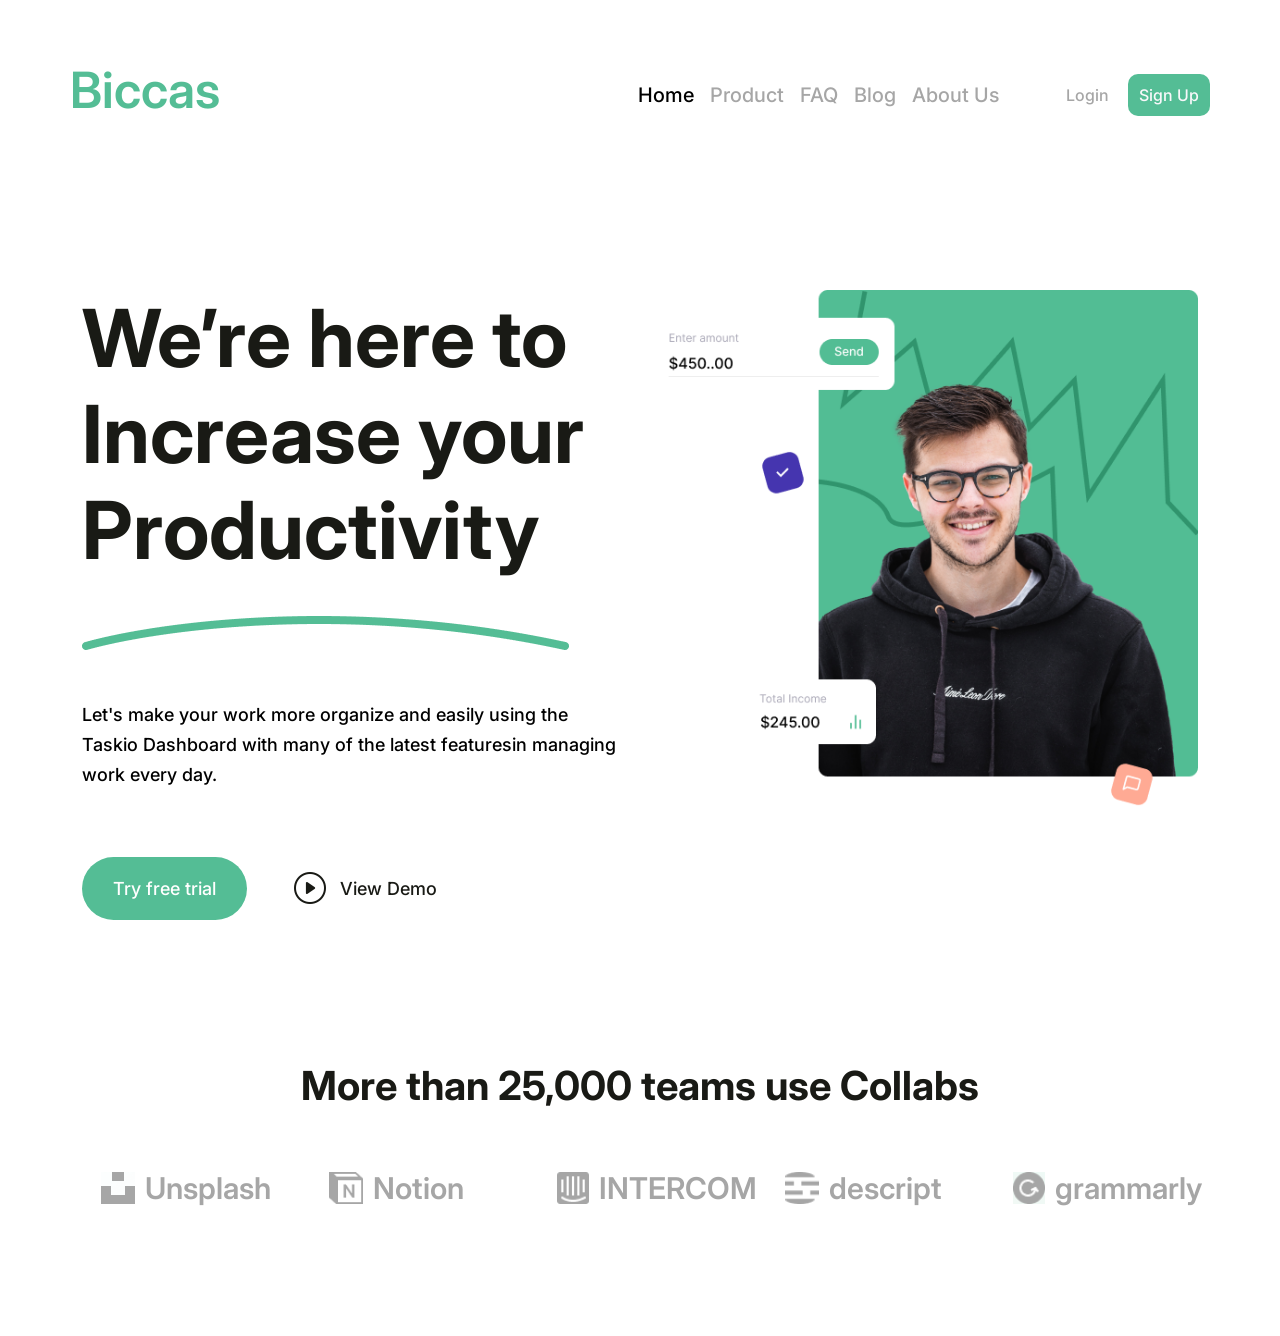
==== Biccas-assignemnt/index.html @ da404314 "first commit" ====
<!DOCTYPE html>
<html lang="en">
  <head>
    <meta charset="UTF-8" />
    <meta name="viewport" content="width=device-width, initial-scale=1.0" />
    <meta name="description" content="" />
    <link
      rel="shortcut icon"
      href="assets/img/command 1.png"
      type="image/x-icon" />
    <!-- Bootstrap Icon CDN  -->
    <link
      rel="stylesheet"
      href="https://cdn.jsdelivr.net/npm/bootstrap-icons@1.10.2/font/bootstrap-icons.css" />

    <!-- Bootstrap CSS  -->
    <link rel="stylesheet" href="assets/bootstrap/css/bootstrap.min.css" />
    <title> Biccas </title>
    <!-- Custom CSS  -->
    <link rel="stylesheet" href="./style.css" />
    <link rel="stylesheet" href="./responsive.css" />
  </head>
  <body>
    <!--  Navbar section  -->

    <nav class="nav-section navbar navbar-expand-lg bg-body">
      <div class="container">
        <div class="logo">
          <a class="navbar-brand" href="#">Biccas</a>
        </div>
        <button
          class="navbar-toggler"
          type="button"
          data-bs-toggle="collapse"
          data-bs-target="#navbarSupportedContent"
          aria-controls="navbarSupportedContent"
          aria-expanded="false"
          aria-label="Toggle navigation">
          <i class="bi bi-list"></i>
        </button>
        <div class="collapse navbar-collapse gap-5" id="navbarSupportedContent">
          <ul class="navbar-nav ms-auto mb-2 mb-lg-0">
            <li class="nav-item">
              <a class="nav-link active" aria-current="page" href="#">Home</a>
            </li>
            <li class="nav-item">
              <a class="nav-link" href="#">Product</a>
            </li>
            <li class="nav-item">
              <a class="nav-link" href="#">FAQ</a>
            </li>
            <li class="nav-item">
              <a class="nav-link" href="#">Blog</a>
            </li>
            <li class="nav-item">
              <a class="nav-link" href="#">About Us</a>
            </li>
          </ul>
          <div class="d-flex gap-2 button">
            <a class="app-btn" href="#">Login</a>
            <a class="app-btn" href="#">Sign Up</a>
          </div>
        </div>
      </div>
    </nav>

    <!--  Navbar section End  -->

    <!--  Hero Section -->
      <section class="hero-section">
        <div class="container">
          <div class="row">
            <div class="col-md-6 col-sm-12">
              <h1 class="text-center text-md-start">
                We’re here to Increase your Productivity
              </h1>
              <img src="assets/img/hero-line.png" alt="Line" />
              <p>
                Let's make your work more organize and easily using the Taskio
                Dashboard with many of the latest featuresin managing work every
                day.
              </p>
              <div
                class="button flex gap-3 justify-content-center justify-content-md-start">
                <button>Try free trial</button>
                <button class="d-flex align-items-center">
                  <i class="bi bi-play-circle"></i><span>View Demo</span>
                </button>
              </div>
            </div>
            <div class="col-md-6 col-sm-12 pt-5 pt-md-0">
              <div class="hero-img text-end">
                <img src="assets/img/mainleftimg.png" alt="mainLeftImage" />
              </div>
            </div>
          </div>
          <!--  Bottom Part Start  -->
          <div class="row hero-bottom justify-content-around text-center">
            <h2 class="text-center">More than 25,000 teams use Collabs</h2>
            <div class="col-xl-2 col-md-3 col-sm-4 col-5">
              <div class="item">
                <img
                  src="assets/img/unsplash icon.png"
                  alt="unsplash icon" />Unsplash
              </div>
            </div>
            <div class="col-xl-2 col-md-3 col-sm-4 col-5">
              <div class="item">
                <img src="assets/img/notion icon.png" alt="notion icon" />Notion
              </div>
            </div>
            <div class="col-xl-2 col-md-3 col-sm-4 col-5">
              <div class="item">
                <img
                  src="assets/img/intercom icon.png"
                  alt="intercom icon" />INTERCOM
              </div>
            </div>
            <div class="col-xl-2 col-md-3 col-sm-4 col-5">
              <div class="item">
                <img
                  src="assets/img/descript icon.png"
                  alt="descript icon" />descript
              </div>
            </div>
            <div class="col-xl-2 col-md-3 col-sm-4 col-5">
              <div class="item">
                <img
                  src="assets/img/grammerly icon.png"
                  alt="grammerly icon" />grammarly
              </div>
            </div>
          </div>
        </div>
      </section>

      <!--  Bottom Part End  -->
---- Biccas-assignemnt/style.css ----
/* 
    // import font from Google-font
    // font-family: 'Inter', sans-serif; 
*/
@import url("https://fonts.googleapis.com/css2?family=Inter:wght@300;400;500;600;700;800&display=swap");

img {
  max-width: 100%;
}
/* Common CSS Classes  */

.app-btn {
  border-radius: 10px;
  background: #54bd95;
  color: #f8f8fa;
  font-family: Inter;
  font-size: 16px;
  font-style: normal;
  font-weight: 500;
  line-height: normal;
  padding: 10px 10px;
  text-decoration: none;
  transition: 0.2s ease;
  border: 1px solid transparent;
}
.app-btn:hover {
  background: #f8f8fa;
  color: #54bd95;
  border: 1px solid #54bd95;
}
/*  Navbar CSS  */
.nav-section .container {
  padding: 50px 0px;
}
.logo a {
  color: #54bd95;
  font-family: Inter;
  font-size: 50px;
  font-style: normal;
  font-weight: 600;
  line-height: 30px; /* 60% */
}
.logo a:visited {
  color: #54bd95;
}
.nav-section button {
  border: 2px solid #54bd95;
  transition: 0.2s ease;
  outline: none;
}

.nav-section button:hover {
  background-color: #54bd95;
  border: 2px solid transparent;
}
.nav-section button:hover i {
  color: white;
}
.nav-section button i {
  color: #54bd95;
  font-size: 31px;
}
.nav-section button:focus {
  box-shadow: 0 0 0;
  outline: none;
}
.nav-section ul li a {
  color: #a6a6a6;
  font-family: Inter;
  text-align: center;
  font-size: 20px;
  font-style: normal;
  font-weight: 500;
  line-height: normal;
  padding: 25px 20px;
  text-align: center;
}

.nav-section .button a:nth-child(1) {
  color: #a6a6a6;
  background-color: #fff;
}
.nav-section .button a:nth-child(1):hover {
  background: #54bd95;
  color: #f8f8fa;
  font-family: Inter;
  border: 1px solid transparent;
}
/*  Hero CSS  */
.hero-section {
  padding: 100px 0 0 0;
}
.hero-section h1 {
  color: #191a15;
  font-family: Inter;
  font-size: 80px;
  font-style: normal;
  font-weight: 700;
  padding-bottom: 30px;
}
.hero-section p {
  color: #000;
  font-family: Inter;
  font-size: 18px;
  font-style: normal;
  font-weight: 500;
  line-height: 30px; /* 166.667% */
  padding: 50px 0;
}
.hero-section .button {
  display: flex;
  gap: 10px;
  align-items: center;
}
.hero-section .button button {
  color: #fff;
  font-family: Inter;
  font-size: 18px;
  font-style: normal;
  font-weight: 500;
  line-height: normal;
  border-radius: 40px;
  background: #54bd95;
  padding: 20px 30px;
  border: 1px solid transparent;
  outline: none;
  transition: 0.2s ease;
}
.hero-section .button button:nth-child(1):hover {
  border: 1px solid #54bd95;
  color: #54bd95;
  background-color: #fff;
}
.hero-section .button button:nth-child(2) {
  border: 1px solid transparent;
  color: #191a15;
  padding: 12px 30px;
  background-color: transparent;
}
.hero-section .button i {
  font-size: 31.6px;
  margin-right: 14px;
}
.hero-section .button button:nth-child(2):hover {
  border: 1px solid transparent;
  color: #fff;
  background-color: #54bd95;
}
.hero-bottom {
  padding: 140px 0 130px 0;
}
.hero-bottom h2 {
  color: #191a15;
  text-align: center;
  font-family: Inter;
  font-size: 40px;
  font-style: normal;
  font-weight: 700;
  line-height: normal;
  margin-bottom: 40px;
}
.hero-bottom .item {
  color: #a6a6a6;
  text-align: center;
  font-family: Inter;
  font-size: 30px !important ;
  font-style: normal;
  font-weight: 600;
  line-height: normal;
  display: flex;
  gap: 10px;
  align-items: center;
  margin-top: 20px;
}
.hero-bottom .item img {
  width: 34px;
  height: 32px;
}
---- Biccas-assignemnt/responsive.css ----
/* // Large devices (desktops, less than 1200px) */
@media (max-width: 1199.98px) {
  .hero-section h1 {
    font-size: 50px;
  }
  .features-section h1 {
    font-size: 35px;
  }
}
/* // Medium devices (tablets, less than 992px) */
@media (max-width: 991.98px) {
  .support-section h1 {
    font-size: 35px;
  }
  .features-section h1 {
    font-size: 30px;
  }
}
/* // Small devices (landscape phones, less than 768px) */
@media (max-width: 767.98px) {
  .support-section h1 {
    font-size: 60px;
  }
  .features-section h1 {
    font-size: 50px;
  }
}
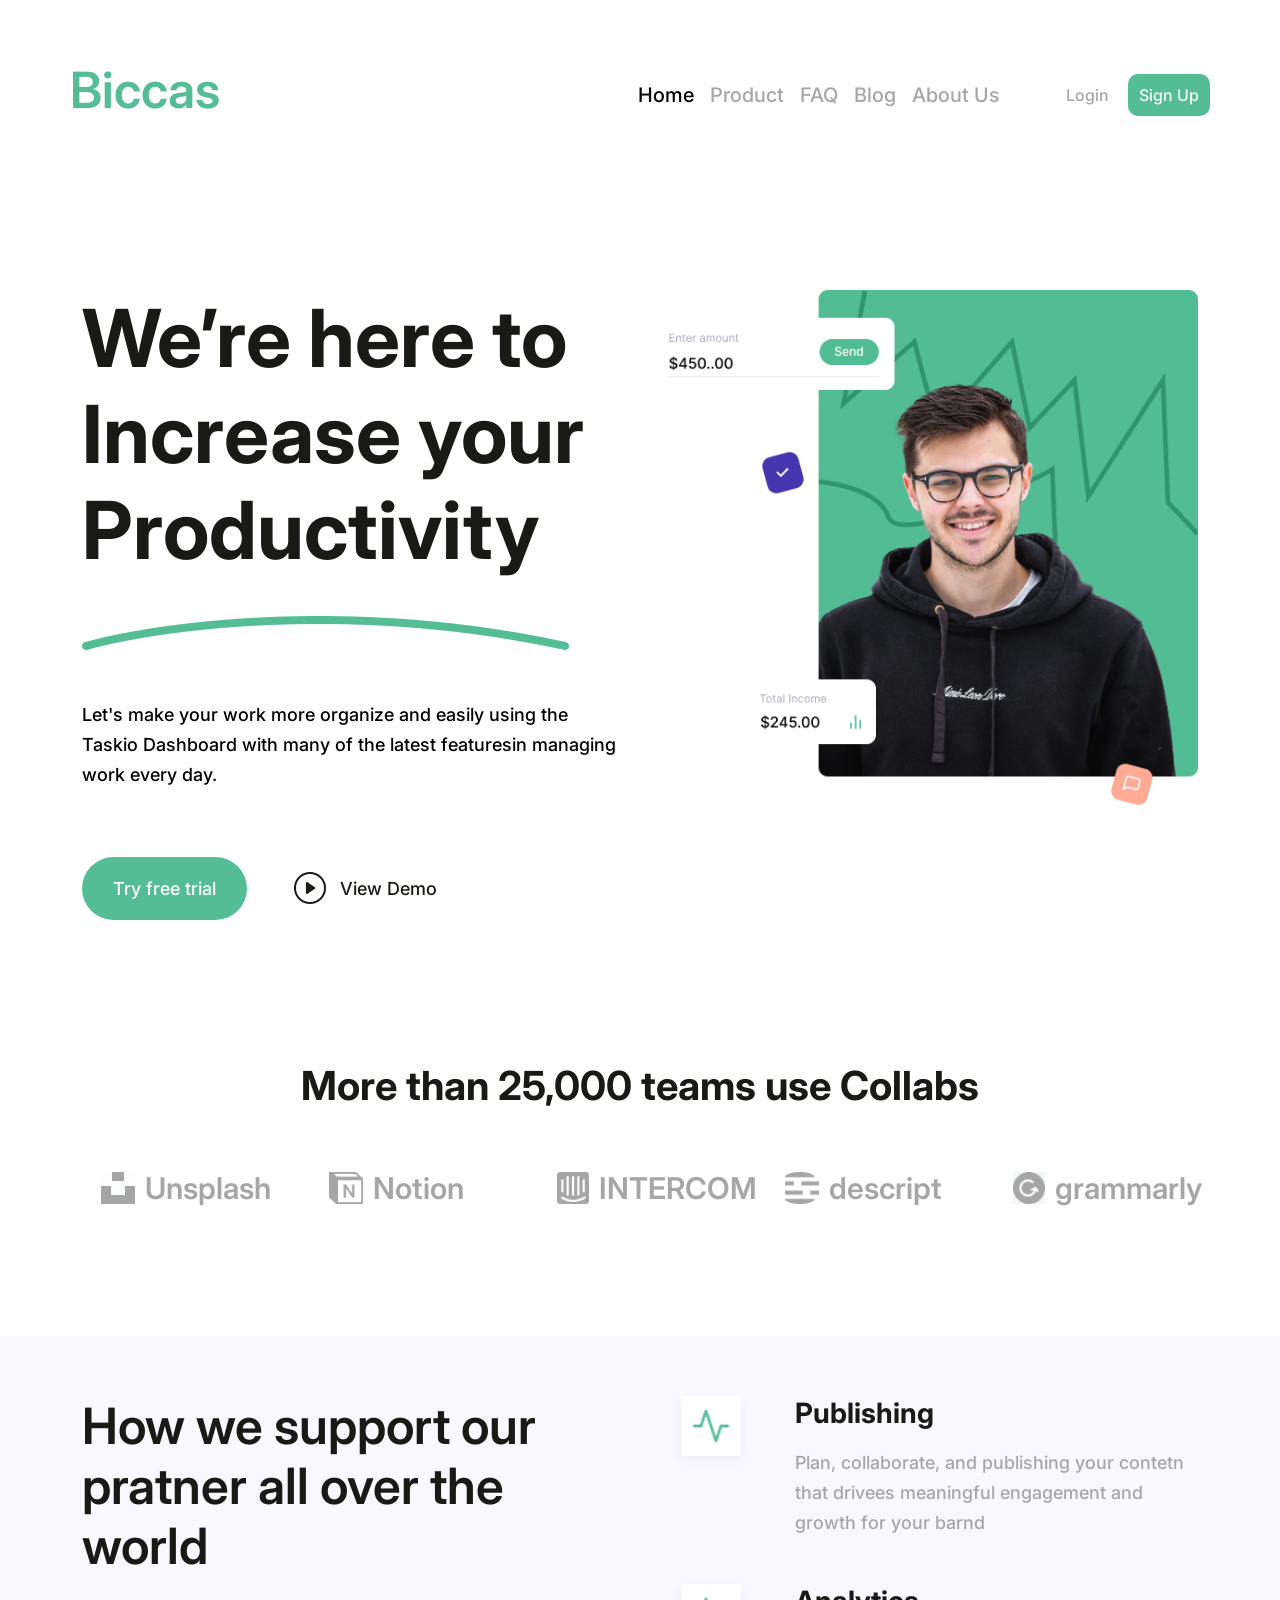
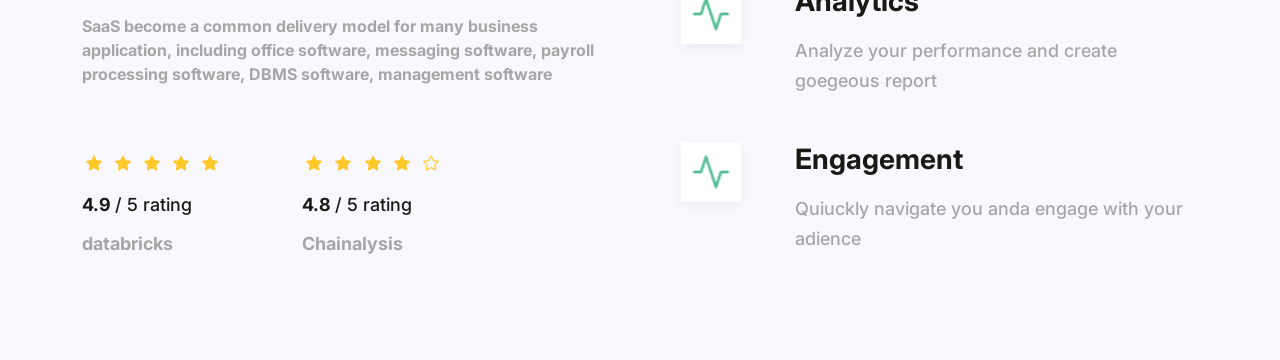
==== commit 7484525c: "support section" ====
--- a/Biccas-assignemnt/index.html
+++ b/Biccas-assignemnt/index.html
@@ -134,4 +134,76 @@
         </div>
       </section>
 
-      <!--  Bottom Part End  -->+      <!--  Bottom Part End  -->
+
+      
+      <!--  Support Section Start -->
+      <section class="support-section">
+        <div class="container">
+          <div class="row">
+            <div class="col-md-6 col-sm-12 text-center text-md-start">
+              <h1>How we support our pratner all over the world</h1>
+              <p>
+                SaaS become a common delivery model for many business
+                application, including office software, messaging software,
+                payroll processing software, DBMS software, management software
+              </p>
+              <div
+                class="reviews justify-content-center justify-content-md-start">
+                <div class="">
+                  <div>
+                    <i class="bi bi-star-fill"></i>
+                    <i class="bi bi-star-fill"></i>
+                    <i class="bi bi-star-fill"></i>
+                    <i class="bi bi-star-fill"></i>
+                    <i class="bi bi-star-fill"></i>
+                  </div>
+                  <p>4.9 <span>/ 5 rating</span></p>
+                  <strong>databricks</strong>
+                </div>
+                <div>
+                  <div>
+                    <i class="bi bi-star-fill"></i>
+                    <i class="bi bi-star-fill"></i>
+                    <i class="bi bi-star-fill"></i>
+                    <i class="bi bi-star-fill"></i>
+                    <i class="bi bi-star"></i>
+                  </div>
+                  <p>4.8 <span>/ 5 rating</span></p>
+                  <strong>Chainalysis</strong>
+                </div>
+              </div>
+            </div>
+            <div class="col-md-6 col-sm-12 support-second">
+              <div class="row pt-5 pt-md-0">
+                <div class="col-2 col-md-3 text-center">
+                  <img src="assets/img/activityOne.png" alt="activity icon" />
+                </div>
+                <div class="col-10 col-md-9">
+                  <h3>Publishing</h3>
+                  <p>
+                    Plan, collaborate, and publishing your contetn that drivees
+                    meaningful engagement and growth for your barnd
+                  </p>
+                </div>
+                <div class="col-2 col-md-3 text-center">
+                  <img src="assets/img/activityOne.png" alt="activity icon" />
+                </div>
+                <div class="col-10 col-md-9">
+                  <h3>Analytics</h3>
+                  <p>Analyze your performance and create goegeous report</p>
+                </div>
+                <div class="col-2 col-md-3 text-center">
+                  <img src="assets/img/activityOne.png" alt="activity icon" />
+                </div>
+                <div class="col-10 col-md-9">
+                  <h3>Engagement</h3>
+                  <p>Quiuckly navigate you anda engage with your adience</p>
+                </div>
+              </div>
+            </div>
+          </div>
+        </div>
+      </section>
+
+      <!--  Support Section End -->
--- a/Biccas-assignemnt/style.css
+++ b/Biccas-assignemnt/style.css
@@ -38,7 +38,7 @@
   font-size: 50px;
   font-style: normal;
   font-weight: 600;
-  line-height: 30px; /* 60% */
+  line-height: 30px; 
 }
 .logo a:visited {
   color: #54bd95;
@@ -175,4 +175,85 @@
 .hero-bottom .item img {
   width: 34px;
   height: 32px;
+}
+
+/*  Support CSS   */
+.support-section {
+  background: #f9f8fe;
+  padding: 60px 0;
+}
+.support-section h1 {
+  color: #191a15;
+  font-family: Inter;
+  font-size: 50px;
+  font-style: normal;
+  font-weight: 600;
+  line-height: normal;
+}
+.support-section p {
+  color: #a6a6a6;
+  font-family: Inter;
+  font-size: 16px;
+  font-style: normal;
+  font-weight: 700;
+  padding: 30px 0 50px 0;
+}
+.support-section .reviews {
+  display: flex;
+  gap: 80px;
+}
+.support-section i {
+  color: #ffc728;
+  padding: 4px 4px;
+  width: 10px;
+}
+.support-section .reviews p {
+  color: #191a15;
+  font-family: Inter;
+  font-size: 18px;
+  font-style: normal;
+  font-weight: 700;
+  line-height: normal;
+  padding: 18px 0;
+  margin: 0;
+}
+.support-section .reviews span {
+  color: #191a15;
+  font-family: Inter;
+  font-size: 18px;
+  font-style: normal;
+  font-weight: 500;
+  line-height: normal;
+}
+.support-section .reviews strong {
+  color: #a6a6a6;
+  font-family: Inter;
+  font-size: 18px;
+  font-style: normal;
+  font-weight: 700;
+  line-height: normal;
+}
+/* support-second */
+.support-second img {
+  height: 60px;
+  padding: 10px;
+  background: #fff;
+  box-shadow: 0px 4px 9px 0px rgba(0, 0, 0, 0.05);
+}
+.support-second h3 {
+  color: #191a15;
+  font-family: Inter;
+  font-size: 28px;
+  font-style: normal;
+  font-weight: 700;
+  line-height: normal;
+}
+.support-second p {
+  color: #a6a6a6;
+  font-family: Inter;
+  font-size: 18px;
+  font-style: normal;
+  font-weight: 500;
+  line-height: 30px; 
+  padding: 10px 0 30px 0;
 }
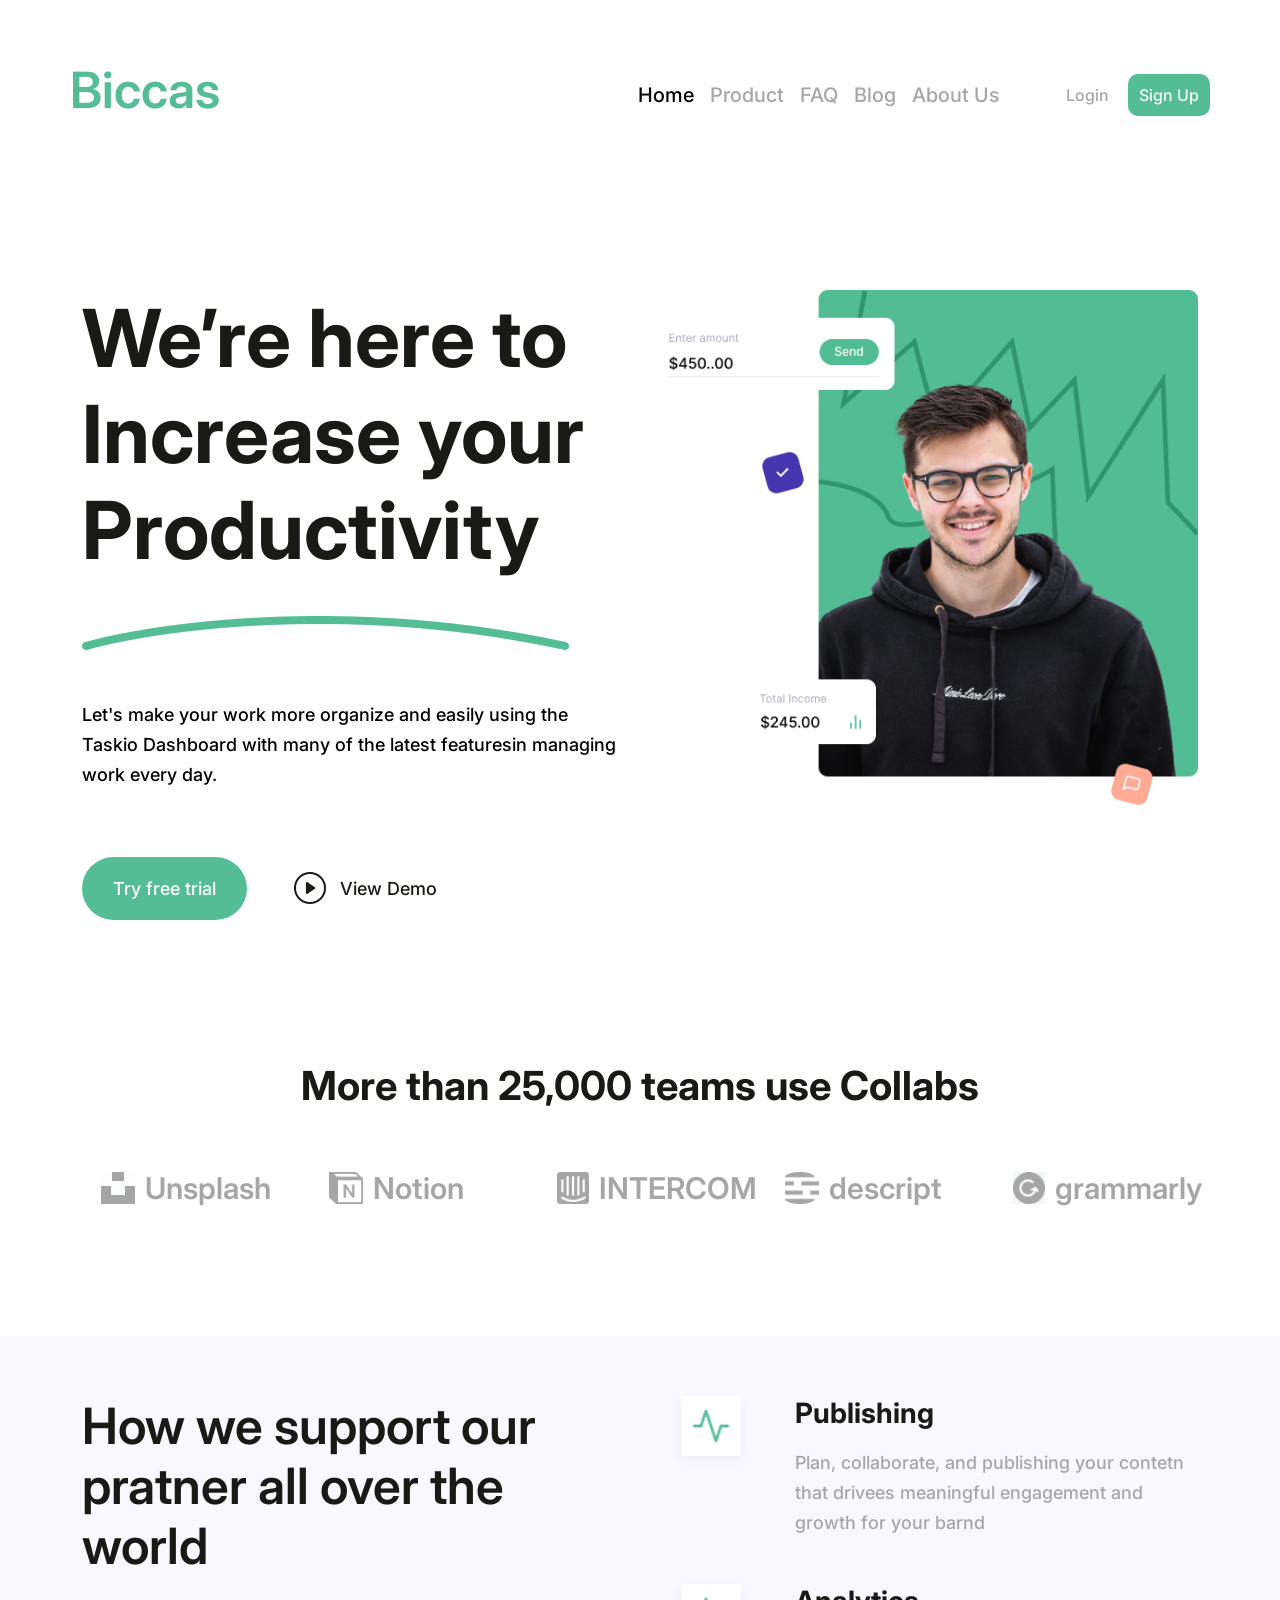
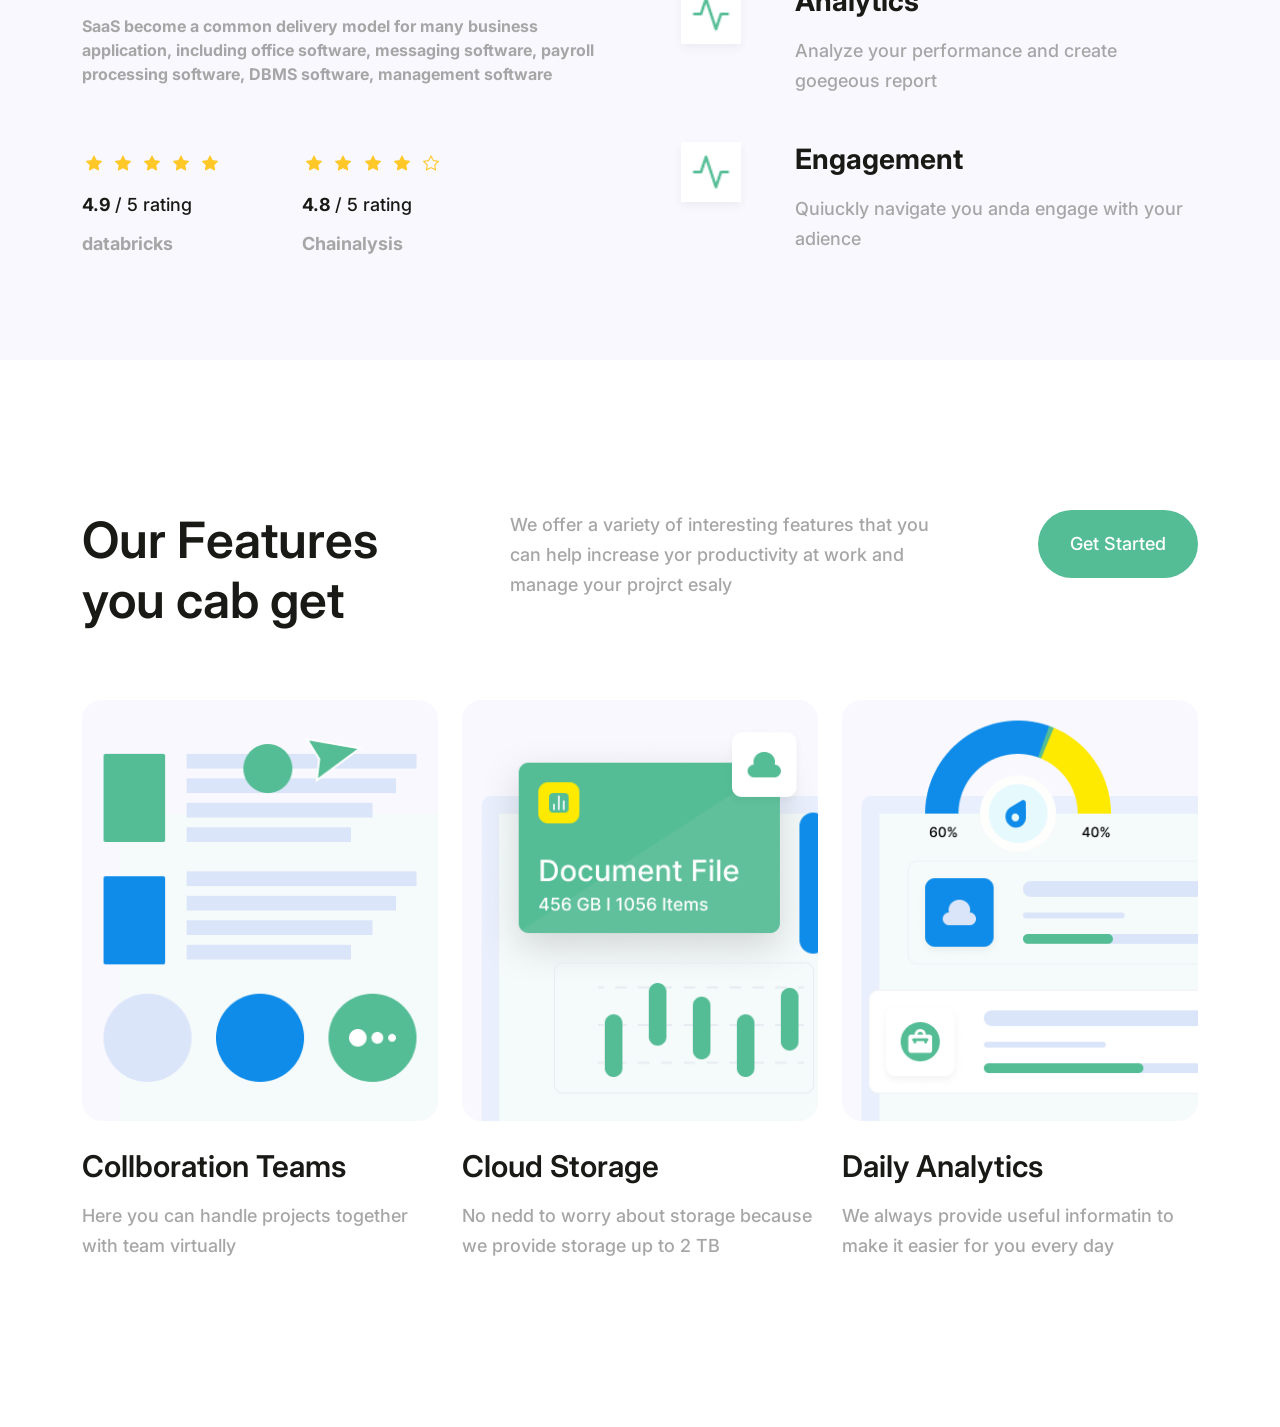
==== commit 7628f81b: "features" ====
--- a/Biccas-assignemnt/index.html
+++ b/Biccas-assignemnt/index.html
@@ -206,4 +206,60 @@
         </div>
       </section>
 
-      <!--  Support Section End -->+      <!--  Support Section End -->
+
+      <!-- ============ Features Section ========== -->
+      <section class="features-section">
+        <div class="container">
+          <div class="row justify-content-between text-center text-md-start">
+            <div class="col-xl-4 col-md-4 col-sm-12">
+              <h1>
+                Our Features <br />
+                you cab get
+              </h1>
+            </div>
+            <div class="col-xl-5 col-md-4 col-sm-12 py-4 py-md-0">
+              <p>
+                We offer a variety of interesting features that you can help
+                increase yor productivity at work and manage your projrct esaly
+              </p>
+            </div>
+            <div class="col-xl-2 col-md-4 col-sm-12 text-center text-md-end">
+              <button>Get Started</button>
+            </div>
+          </div>
+          <div class="row second-part justify-content-center">
+            <div class="col-md-4 col-sm-6 col-8">
+              <div class="card">
+                <img
+                  src="assets/img/feature-frame.png"
+                  alt="Features Frame" />
+                <h3>Collboration Teams</h3>
+                <p>Here you can handle projects together with team virtually</p>
+              </div>
+            </div>
+            <div class="col-md-4 col-sm-6 col-8">
+              <div class="card">
+                <img
+                  src="assets/img/FeatureFrame2.png" alt="Feature Frame" />
+                <h3>Cloud Storage</h3>
+                <p>
+                  No nedd to worry about storage because we provide storage up
+                  to 2 TB
+                </p>
+              </div>
+            </div>
+            <div class="col-md-4 col-sm-6 col-8">
+              <div class="card">
+                <img
+                  src="assets/img/FeatureFrame3.png" alt="Feature Frame" />
+                <h3>Daily Analytics</h3>
+                <p>
+                  We always provide useful informatin to make it easier for you
+                  every day
+                </p>
+              </div>
+            </div>
+          </div>
+        </div>
+      </section>
--- a/Biccas-assignemnt/style.css
+++ b/Biccas-assignemnt/style.css
@@ -256,4 +256,58 @@
   font-weight: 500;
   line-height: 30px; 
   padding: 10px 0 30px 0;
+}
+
+/* Features CSS  */
+.features-section {
+  padding: 150px 0;
+}
+.features-section h1 {
+  color: #191a15;
+  font-family: Inter;
+  font-size: 50px;
+  font-style: normal;
+  font-weight: 600;
+  line-height: normal;
+  margin: 0;
+}
+.features-section p {
+  color: #a6a6a6;
+  font-family: Inter;
+  font-size: 18px;
+  font-style: normal;
+  font-weight: 500;
+  line-height: 30px; 
+}
+.features-section button {
+  color: #fff;
+  font-family: Inter;
+  font-size: 18px;
+  font-style: normal;
+  font-weight: 500;
+  line-height: 30px; 
+  border-radius: 70px;
+  background: #54bd95;
+  padding: 18px 31px;
+  border: 1px solid transparent;
+  transition: 0.2s ease;
+}
+.features-section button:hover {
+  color: #54bd95;
+  background-color: transparent;
+  border: 1px solid #54bd95;
+}
+.features-section .card {
+  margin: 70px 0 0 0;
+  border: none;
+}
+.features-section h3 {
+  color: #191a15;
+  font-family: Inter;
+  font-size: 30px;
+  font-style: normal;
+  font-weight: 600;
+  line-height: 30px; 
+  padding: 30px 0 20px 0;
+  margin: 0;
 }
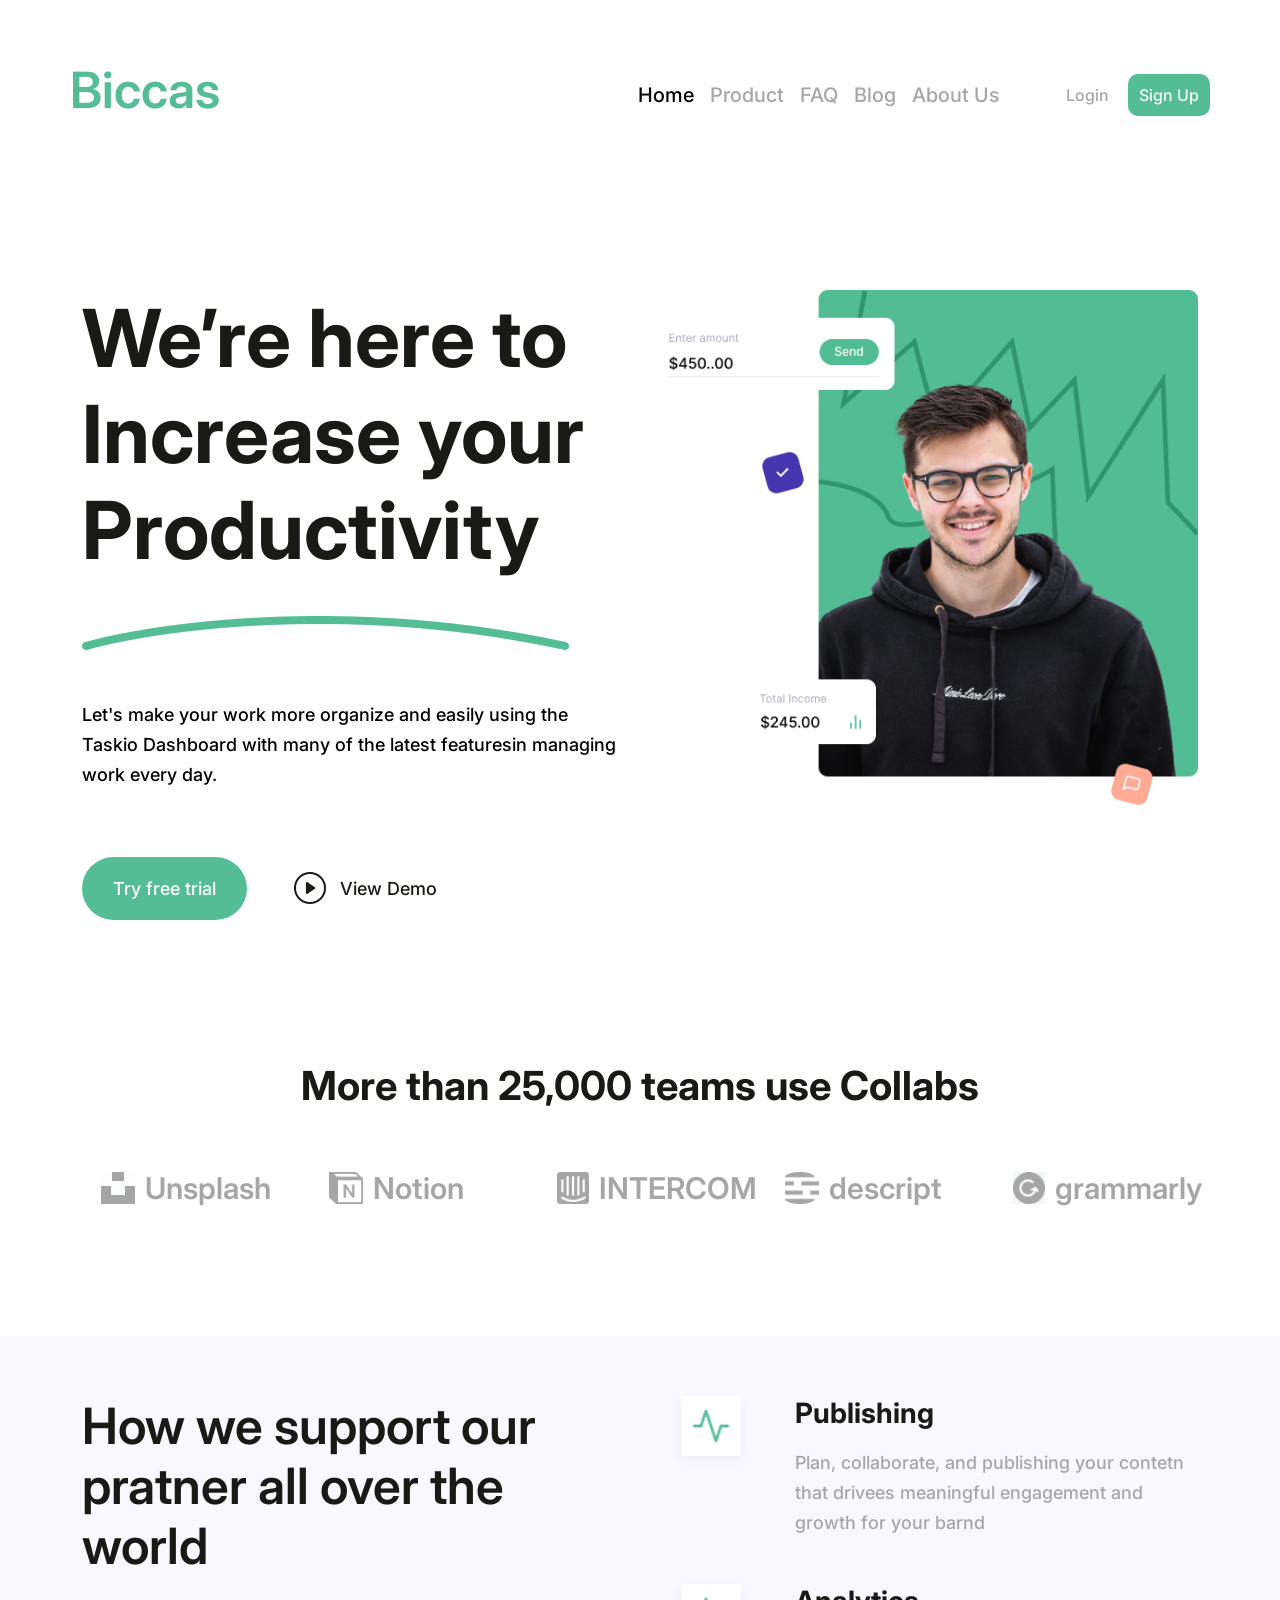
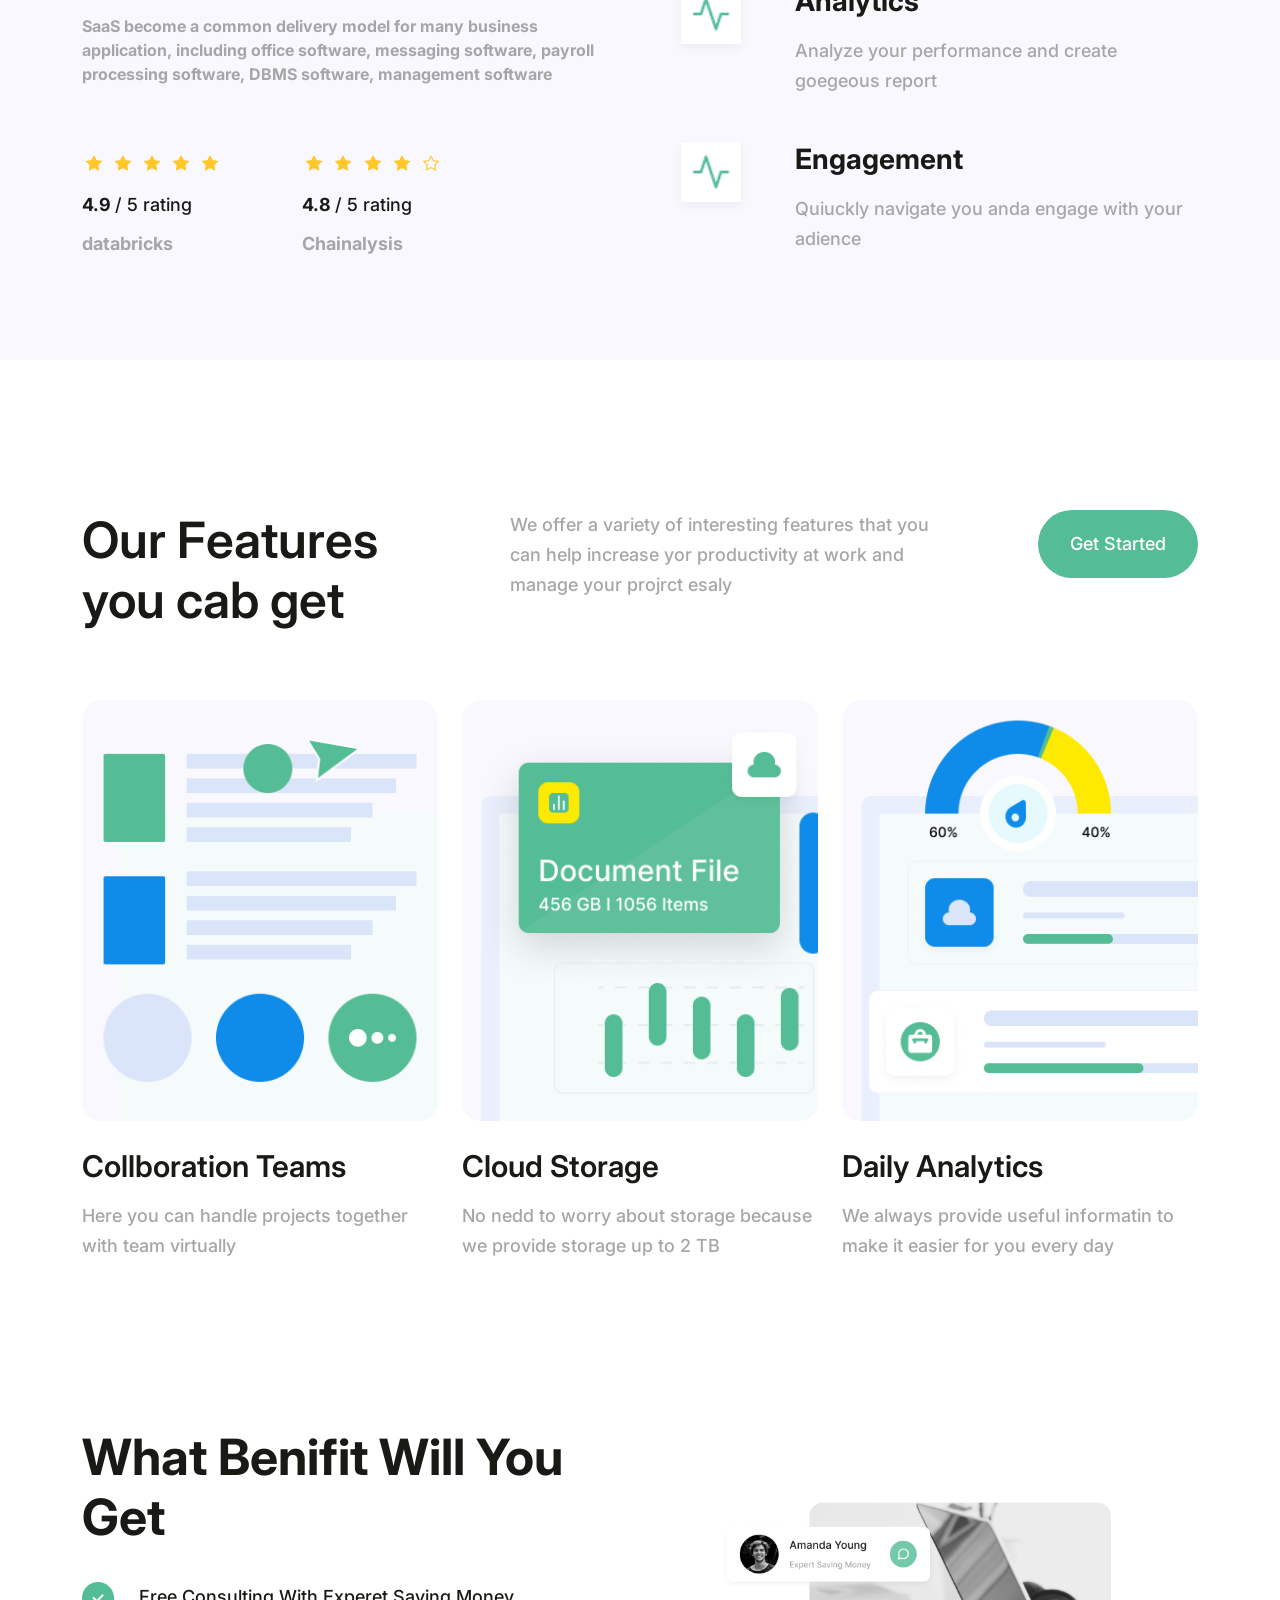
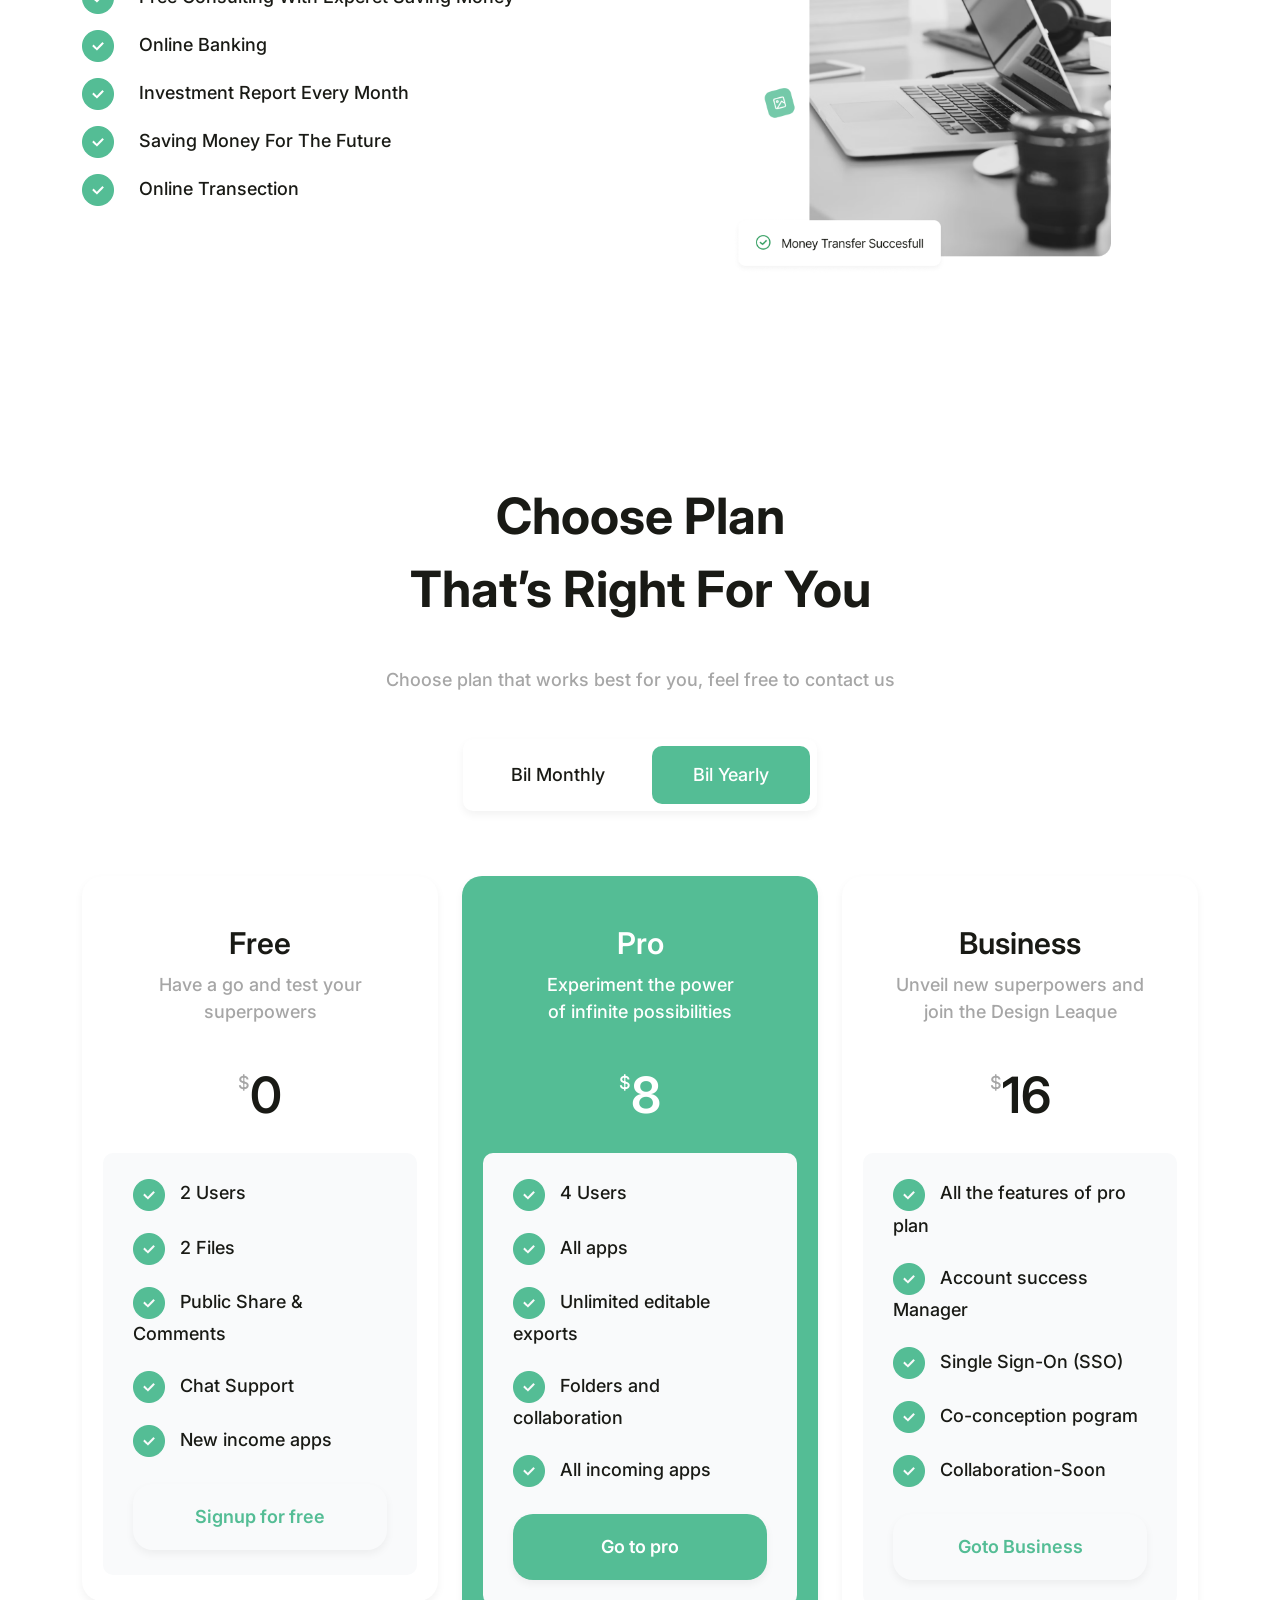
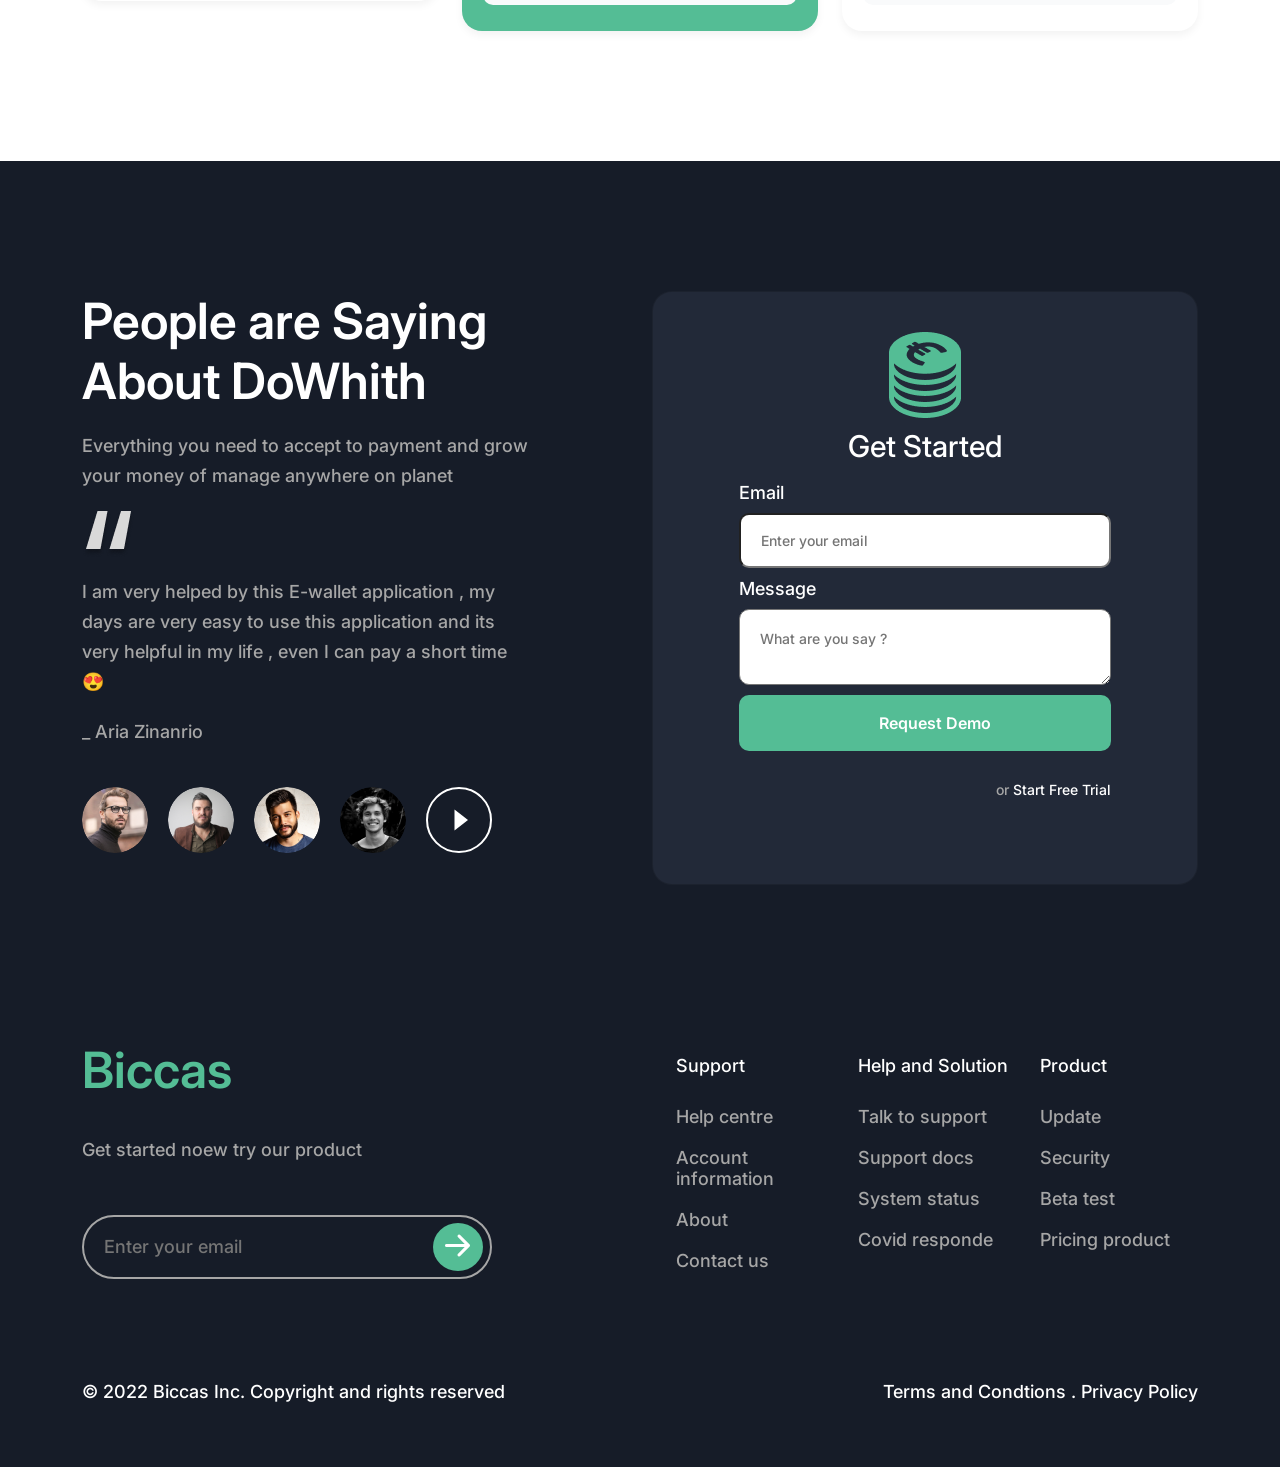
==== commit f974c0de: "final" ====
--- a/Biccas-assignemnt/index.html
+++ b/Biccas-assignemnt/index.html
@@ -262,4 +262,304 @@
             </div>
           </div>
         </div>
-      </section>+      </section>
+
+      
+      
+      <!--  Benfit Section -->
+      <section class="benifit-section">
+        <div class="container">
+          <div class="row">
+            <div class="col-md-6 col-12">
+              <h2 class="text-center text-md-start">
+                What Benifit Will You Get
+              </h2>
+              <ul>
+                <li>
+                  <img src="assets/img/Subtract.png" alt="Subtract icon" />
+                  Free Consulting With Experet Saving Money
+                </li>
+                <li>
+                  <img src="assets/img/Subtract.png" alt="Subtract icon" />
+                  Online Banking
+                </li>
+                <li>
+                  <img src="assets/img/Subtract.png" alt="Subtract icon" />
+                  Investment Report Every Month
+                </li>
+                <li>
+                  <img src="assets/img/Subtract.png" alt="Subtract icon" />
+                  Saving Money For The Future
+                </li>
+                <li>
+                  <img src="assets/img/Subtract.png" alt="Subtract icon" />
+                  Online Transection
+                </li>
+              </ul>
+            </div>
+            <div class="col-md-6 col-12">
+              <div class="benifit-img">
+                <img src="assets/img/benifit Frame.png" alt="Benifit Frame" />
+              </div>
+            </div>
+          </div>
+        </div>
+      </section>
+      <!--  Plan Section  -->
+      <section class="plan-section">
+        <div class="container">
+          <div class="text-center">
+            <h1>
+              Choose Plan <br />
+              That’s Right For You
+            </h1>
+            <p>Choose plan that works best for you, feel free to contact us</p>
+          </div>
+          <div class="text-center">
+            <div class="text-center d-inline-block plan-head">
+              <span>Bil Monthly</span>
+              <span>Bil Yearly</span>
+            </div>
+          </div>
+          <div class="row">
+            <!-- Free  Plan -->
+            <div class="col-xl-4 col-md-6 col-sm-12">
+              <div class="card">
+                <div class="text-center px-3 pt-2">
+                  <h2>Free</h2>
+                  <p>
+                    Have a go and test your <br />
+                    superpowers
+                  </p>
+                  <span><sup>$</sup>0</span>
+                </div>
+                <div class="card-content">
+                  <ul>
+                    <li>
+                      <img src="assets/img/Subtract.png" alt="Subtract icon" />
+                      2 Users
+                    </li>
+                    <li>
+                      <img src="assets/img/Subtract.png" alt="Subtract icon" />
+                      2 Files
+                    </li>
+                    <li>
+                      <img src="assets/img/Subtract.png" alt="Subtract icon" />
+                      Public Share & Comments
+                    </li>
+                    <li>
+                      <img src="assets/img/Subtract.png" alt="Subtract icon" />
+                      Chat Support
+                    </li>
+                    <li>
+                      <img src="assets/img/Subtract.png" alt="Subtract icon" />
+                      New income apps
+                    </li>
+                  </ul>
+                  <button>Signup for free</button>
+                </div>
+              </div>
+            </div>
+            <!-- Pro Plan -->
+            <div class="col-xl-4 col-md-6 col-sm-12">
+              <div class="card card-item">
+                <div class="text-center px-3 pt-2">
+                  <h2>Pro</h2>
+                  <p>
+                    Experiment the power <br />
+                    of infinite possibilities
+                  </p>
+                  <span><sup>$</sup>8</span>
+                </div>
+                <div class="card-content">
+                  <ul>
+                    <li>
+                      <img src="assets/img/Subtract.png" alt="Subtract icon" />
+                      4 Users
+                    </li>
+                    <li>
+                      <img src="assets/img/Subtract.png" alt="Subtract icon" />
+                      All apps
+                    </li>
+                    <li>
+                      <img src="assets/img/Subtract.png" alt="Subtract icon" />
+                      Unlimited editable exports
+                    </li>
+                    <li>
+                      <img src="assets/img/Subtract.png" alt="Subtract icon" />
+                      Folders and collaboration
+                    </li>
+                    <li>
+                      <img src="assets/img/Subtract.png" alt="Subtract icon" />
+                      All incoming apps
+                    </li>
+                  </ul>
+                  <button>Go to pro</button>
+                </div>
+              </div>
+            </div>
+            <!-- Business Plan -->
+            <div class="col-xl-4 col-md-6 col-sm-12">
+              <div class="card">
+                <div class="text-center px-3 pt-2">
+                  <h2>Business</h2>
+                  <p>
+                    Unveil new superpowers and <br />
+                    join the Design Leaque
+                  </p>
+                  <span><sup>$</sup>16</span>
+                </div>
+                <div class="card-content">
+                  <ul>
+                    <li>
+                      <img src="assets/img/Subtract.png" alt="Subtract icon" />
+                      All the features of pro plan
+                    </li>
+                    <li>
+                      <img src="assets/img/Subtract.png" alt="Subtract icon" />
+                      Account success Manager
+                    </li>
+                    <li>
+                      <img src="assets/img/Subtract.png" alt="Subtract icon" />
+                      Single Sign-On (SSO)
+                    </li>
+                    <li>
+                      <img src="assets/img/Subtract.png" alt="Subtract icon" />
+                      Co-conception pogram
+                    </li>
+                    <li>
+                      <img src="assets/img/Subtract.png" alt="Subtract icon" />
+                      Collaboration-Soon
+                    </li>
+                  </ul>
+                  <button>Goto Business</button>
+                </div>
+              </div>
+            </div>
+          </div>
+        </div>
+      </section>
+      <!--  Footer Section = -->
+      <footer class="footer-section">
+        <div class="container">
+          <div class="row justify-content-between">
+            <div class="col-md-5 col-sm-12">
+              <h1>
+                People are Saying <br />
+                About DoWhith
+              </h1>
+              <p>
+                Everything you need to accept to payment and grow your money of
+                manage anywhere on planet
+              </p>
+              <img src="assets/img/rectangle.png" alt="rectangle icon" />
+              <p>
+                I am very helped by this E-wallet application , my days are very
+                easy to use this application and its very helpful in my life ,
+                even I can pay a short time 😍
+              </p>
+              <strong>_ Aria Zinanrio</strong>
+              <div class="img">
+                <img src="assets/img/user1.png" alt="" />
+                <img src="assets/img/user2.png" alt="" />
+                <img src="assets/img/user3.png" alt="" />
+                <img src="assets/img/user4.png" alt="" />
+                <a href="#">
+                  <svg
+                    xmlns="http://www.w3.org/2000/svg"
+                    width="66"
+                    height="66"
+                    viewBox="0 0 66 66"
+                    fill="none">
+                    <circle
+                      cx="33"
+                      cy="33"
+                      r="32"
+                      stroke="white"
+                      stroke-width="2" />
+                    <path
+                      d="M42 33L28.5 43.3923L28.5 22.6077L42 33Z"
+                      fill="white" />
+                  </svg>
+                </a>
+              </div>
+            </div>
+            <div class="col-md-6 col-sm-12 pt-5 pt-md-0">
+              <div class="card">
+                <img src="assets/img/database icon.png" alt="Database icon" />
+                <h3>Get Started</h3>
+                <label for="email">Email</label>
+                <input type="text" id="email" placeholder="Enter your email" />
+                <label for="message">Message</label>
+                <textarea
+                  id="message"
+                  placeholder="What are you say ? "></textarea>
+                <input type="submit" value="Request Demo" />
+                <p>or <a href="#">Start Free Trial</a></p>
+              </div>
+            </div>
+          </div>
+          <!-- footer-second -->
+          <div class="footer-second row justify-content-between">
+            <div class="col-md-5 col-sm-12 text-center text-md-start">
+              <h1>Biccas</h1>
+              <p>Get started noew try our product</p>
+              <div class="input-form mx-auto mx-md-0">
+                <input type="text" placeholder="Enter your email" />
+                <span><i class="bi bi-arrow-right-short"></i></span>
+              </div>
+            </div>
+            <div
+              class="col-md-6 col-sm-12 row pt-5 pt-md-0 justify-content-around text-center justify-content-md-between text-md-start">
+              <div class="col-md-4 col-sm-6 col-12">
+                <h4>Support</h4>
+                <ul>
+                  <li><a href="#">Help centre</a></li>
+                  <li><a href="#">Account information</a></li>
+                  <li><a href="#">About</a></li>
+                  <li><a href="#">Contact us</a></li>
+                </ul>
+              </div>
+              <div class="col-md-4 col-sm-6 col-12">
+                <h4>Help and Solution</h4>
+                <ul>
+                  <li><a href="#">Talk to support</a></li>
+                  <li><a href="#">Support docs</a></li>
+                  <li><a href="#">System status</a></li>
+                  <li><a href="#">Covid responde</a></li>
+                </ul>
+              </div>
+              <div class="col-md-4 col-sm-6 col-12">
+                <h4>Product</h4>
+                <ul>
+                  <li><a href="#">Update</a></li>
+                  <li><a href="#">Security</a></li>
+                  <li><a href="#">Beta test</a></li>
+                  <li><a href="#">Pricing product</a></li>
+                </ul>
+              </div>
+            </div>
+          </div>
+          <div class="footer-third">
+            <div class="row justify-content-between">
+              <div class="col-md-6 text-center text-md-start">
+                <p>
+                  © 2022 Biccas Inc. Copyright and rights reserved
+                  
+                </p>
+              </div>
+              <div class="col-md-6">
+                <p class="text-center text-md-end d-block">
+                  <a href="#">Terms and Condtions</a> .
+                  <a href="#">Privacy Policy</a>
+                </p>
+              </div>
+            </div>
+          </div>
+        </div>
+      </footer>
+    </main>
+    <!-- Bootstrap Js  -->
+    <script src="assets/bootstrap/js/bootstrap.bundle.min.js"></script>
+  </body>
+</html>
--- a/Biccas-assignemnt/style.css
+++ b/Biccas-assignemnt/style.css
@@ -310,4 +310,455 @@
   line-height: 30px; 
   padding: 30px 0 20px 0;
   margin: 0;
-}+}
+
+
+
+
+
+/* =============== benifit-section CSS ============== */
+.benifit-section h2 {
+  color: #191a15;
+  font-family: Inter;
+  font-size: 50px;
+  font-style: normal;
+  font-weight: 700;
+  line-height: normal;
+  margin-bottom: 35px;
+}
+.benifit-section ul {
+  list-style: none;
+  padding: 0;
+}
+.benifit-section li {
+  color: #191a15;
+  font-family: Inter;
+  font-size: 18px;
+  font-style: normal;
+  font-weight: 500;
+  line-height: 30px; /* 166.667% */
+  margin: 16px 0;
+}
+.benifit-section li img {
+  margin-right: 20px;
+}
+/* ============== Plan Section CSS =============== */
+.plan-section {
+  padding: 130px 0;
+}
+.plan-section h1 {
+  color: #191a15;
+  text-align: center;
+  font-family: Inter;
+  font-size: 50px;
+  font-style: normal;
+  font-weight: 700;
+  line-height: 73px; /* 146% */
+  margin-bottom: 40px;
+}
+
+.plan-section .card {
+  border-radius: 20px;
+  background: #fff;
+  box-shadow: 0px 4px 9px 0px rgba(0, 0, 0, 0.05);
+  border: 1px solid transparent;
+  margin-top: 65px;
+  transition: 0.2s ease;
+}
+.plan-section h2 {
+  color: #191a15;
+  text-align: center;
+  font-family: Inter;
+  font-size: 30px;
+  font-style: normal;
+  font-weight: 600;
+  line-height: normal;
+  margin: 40px 0 10px 0;
+}
+.plan-section p {
+  color: #a6a6a6;
+  text-align: center;
+  font-family: Inter;
+  font-size: 18px;
+  font-style: normal;
+  font-weight: 500;
+  line-height: 27px; /* 150% */
+}
+
+.plan-section span {
+  color: #191a15;
+  font-family: Inter;
+  font-size: 50px;
+  font-style: normal;
+  font-weight: 600;
+  line-height: 30px; /* 60% */
+  margin: 39px 0 16px 0;
+  display: inline-block;
+}
+.plan-section span sup {
+  color: #a6a6a6;
+  font-family: Inter;
+  font-size: 18px !important ;
+  font-style: normal;
+  font-weight: 500 !important;
+  line-height: 30px; /* 166.667% */
+  top: -1.5rem;
+}
+.plan-head {
+  border-radius: 10px;
+  background: #fff;
+  box-shadow: 0px 4px 9px 0px rgba(0, 0, 0, 0.05);
+  gap: 10px;
+  padding: 7px;
+  margin-top: 30px;
+}
+.plan-head span {
+  color: #fff;
+  font-family: Inter;
+  font-size: 18px;
+  font-style: normal;
+  font-weight: 500;
+  line-height: 30px; /* 166.667% */
+  padding: 13px 40px;
+  border-radius: 10px;
+  background: #54bd95;
+  margin: 0;
+  border: 1px solid transparent;
+  transition: 0.2s ease;
+  cursor: pointer;
+}
+.plan-head span:nth-child(1) {
+  color: #191a15;
+  background-color: #fff;
+}
+.plan-head span:nth-child(1):hover {
+  color: #fff;
+  background-color: #54bd95;
+}
+.plan-head span:nth-child(2):hover {
+  border: 1px solid #54bd95;
+  color: #161c28;
+  background-color: transparent;
+}
+/* Plan Card */
+
+.plan-section .card-content {
+  margin: 15px 20px 25px 20px;
+  padding: 14px 30px 25px 30px;
+  border-radius: 10px;
+  background: #f9fafb;
+}
+.plan-section ul {
+  list-style: none;
+  padding: 0;
+}
+.plan-section li {
+  color: #191a15;
+  font-family: Inter;
+  font-size: 18px;
+  font-style: normal;
+  font-weight: 500;
+  line-height: 30px; /* 166.667% */
+  padding: 11px 0;
+}
+.plan-section li img {
+  margin-right: 10px;
+}
+.plan-section button {
+  width: 100%;
+  color: #54bd95;
+  font-family: Inter;
+  font-size: 18px;
+  font-style: normal;
+  font-weight: 600;
+  line-height: 30px; /* 166.667% */
+  border-radius: 20px;
+  background: transparent;
+  box-shadow: 0px 4px 9px 0px rgba(0, 0, 0, 0.05);
+  padding: 17px 0;
+  border: 1px solid transparent;
+  transition: 0.2s ease;
+}
+.plan-section .card-item {
+  background: #54bd95;
+}
+.plan-section .card-item h2 {
+  color: #fff;
+}
+.plan-section .card-item p {
+  color: #fff;
+}
+.plan-section .card-item span {
+  color: #fff;
+}
+.plan-section .card-item sup {
+  color: #fff;
+}
+.plan-section .card-item button {
+  background-color: #54bd95;
+  color: #fff;
+}
+.plan-section .card:hover {
+  background: #54bd95;
+}
+.plan-section .card:hover h2,
+.plan-section .card:hover p,
+.plan-section .card:hover span,
+.plan-section .card:hover sup {
+  color: #fff;
+}
+.plan-section .card button:hover {
+  background-color: #54bd95;
+  color: #fff;
+}
+.plan-section .card-item button:hover {
+  background: #fff;
+  color: #54bd95;
+  border: 1px solid #54bd95;
+}
+/* ================= Footer CSS ================= */
+.footer-section {
+  padding: 130px 0 40px 0;
+  background: #161c28;
+  color: white;
+}
+.footer-section h1 {
+  color: #fff;
+  font-family: Inter;
+  font-size: 50px;
+  font-style: normal;
+  font-weight: 600;
+  line-height: normal;
+}
+.footer-section p {
+  color: #a6a6a6;
+  font-family: Inter;
+  font-size: 18px;
+  font-style: normal;
+  font-weight: 500;
+  line-height: 30px; /* 166.667% */
+  margin: 20px 0;
+}
+.footer-section strong {
+  color: #a6a6a6;
+  font-family: Inter;
+  font-size: 18px;
+  font-style: normal;
+  font-weight: 500;
+  line-height: 30px; /* 166.667% */
+}
+.footer-section .img {
+  display: flex;
+  gap: 20px;
+  margin-top: 40px;
+}
+.footer-section .img img {
+  width: 66px;
+  height: 66px;
+  flex-shrink: 0;
+  border-radius: 66px;
+  cursor: pointer;
+}
+.footer-section .card {
+  display: inline-flex;
+  padding: 40px 86px 66px 86px;
+  flex-direction: column;
+  align-items: center;
+  gap: 10px;
+  border-radius: 20px;
+  background: #222938;
+  width: 100%;
+}
+.footer-section .card h3 {
+  color: #fff;
+  font-family: Inter;
+  font-size: 30px;
+  font-style: normal;
+  font-weight: 500;
+  line-height: normal;
+}
+.footer-section .card label {
+  color: #fff;
+  font-family: Inter;
+  font-size: 18px;
+  font-style: normal;
+  font-weight: 500;
+  line-height: normal;
+  display: block;
+  width: 100%;
+  text-align: left;
+}
+.footer-section .card input {
+  color: #a6a6a6;
+  font-family: Inter;
+  font-size: 14px;
+  font-style: normal;
+  font-weight: 500;
+  line-height: normal;
+  padding: 17px 0 17px 20px;
+  outline: none;
+  border-radius: 10px;
+  background: #fff;
+  width: 100%;
+}
+.footer-section .card input:focus,
+.footer-section .card textarea:focus {
+  background-color: transparent;
+  border: 1px solid #54bd95;
+  color: #fff;
+}
+.footer-section .card textarea {
+  color: #a6a6a6;
+  font-family: Inter;
+  font-size: 14px;
+  font-style: normal;
+  font-weight: 500;
+  line-height: normal;
+  padding: 20px 20px;
+  outline: none;
+  border-radius: 10px;
+  background: #fff;
+  width: 100%;
+}
+.footer-section .card input[type="submit"] {
+  border-radius: 10px;
+  background: #54bd95;
+  color: #fff;
+  font-family: Inter;
+  font-size: 16px;
+  font-style: normal;
+  font-weight: 600;
+  line-height: normal;
+  outline: none;
+  border: 1px solid transparent;
+  transition: 0.2s ease;
+}
+.footer-section .card input[type="submit"]:hover {
+  background: transparent;
+  color: #54bd95;
+  border: 1px solid #54bd95;
+}
+.footer-section .card p {
+  color: #a6a6a6;
+  font-family: Inter;
+  font-size: 14px;
+  font-style: normal;
+  font-weight: 500;
+  line-height: normal;
+  display: block;
+  width: 100%;
+  text-align: right;
+}
+.footer-section .card p a {
+  color: #fff;
+  font-family: Inter;
+  font-size: 14px;
+  font-style: normal;
+  font-weight: 500;
+  line-height: normal;
+  text-decoration: none;
+}
+/* footer-second */
+.footer-second {
+  padding: 170px 0 60px 0;
+}
+.footer-second h1 {
+  color: #54bd95;
+  font-family: Inter;
+  font-size: 50px;
+  font-style: normal;
+  font-weight: 600;
+  line-height: 30px; 
+}
+.footer-second p {
+  color: #a6a6a6;
+  font-family: Inter;
+  font-size: 18px;
+  font-style: normal;
+  font-weight: 500;
+  line-height: 30px; 
+  padding: 30px 0;
+}
+
+.footer-second .input-form {
+  max-width: 410px;
+  position: relative;
+}
+.footer-second .input-form input {
+  width: 100%;
+  color: #a6a6a6;
+  font-family: Inter;
+  font-size: 18px;
+  font-style: normal;
+  font-weight: 500;
+  line-height: 30px; 
+  padding: 15px 20px;
+  border-radius: 70px;
+  border: 2px solid #a6a6a6;
+  background-color: transparent;
+  outline: none;
+}
+.footer-second .input-form span {
+  position: absolute;
+  right: 8px;
+  top: 7px;
+  border: 1px solid transparent;
+  border-radius: 100%;
+  height: 50px;
+  display: flex;
+  justify-content: center;
+  align-items: center;
+  overflow: hidden;
+  cursor: pointer;
+}
+.footer-second .input-form i {
+  font-size: 50px;
+  background-color: #54bd95;
+  color: #fff;
+}
+.footer-second h4 {
+  color: #fff;
+  font-family: Inter;
+  font-size: 18px;
+  font-style: normal;
+  font-weight: 500;
+  line-height: normal;
+  margin-bottom: 20px;
+}
+.footer-second ul {
+  list-style: none;
+  padding: 0;
+}
+.footer-second ul li a {
+  color: #a6a6a6;
+  font-family: Inter;
+  font-size: 18px;
+  font-style: normal;
+  font-weight: 500;
+  line-height: normal;
+  text-decoration: none;
+  padding: 10px 0;
+  display: inline-block;
+}
+/* footer-third */
+.footer-third p {
+  color: #fff;
+  font-family: Inter;
+  font-size: 18px;
+  font-style: normal;
+  font-weight: 500;
+  line-height: 30px; 
+}
+.footer-third p a {
+  color: #fff;
+  font-family: Inter;
+  font-size: 18px;
+  font-style: normal;
+  font-weight: 500;
+  line-height: 30px; 
+  text-decoration: none;
+  transition: 0.2s ease;
+}
+.footer-third p a:hover {
+  color: #ffffffc0;
+}
